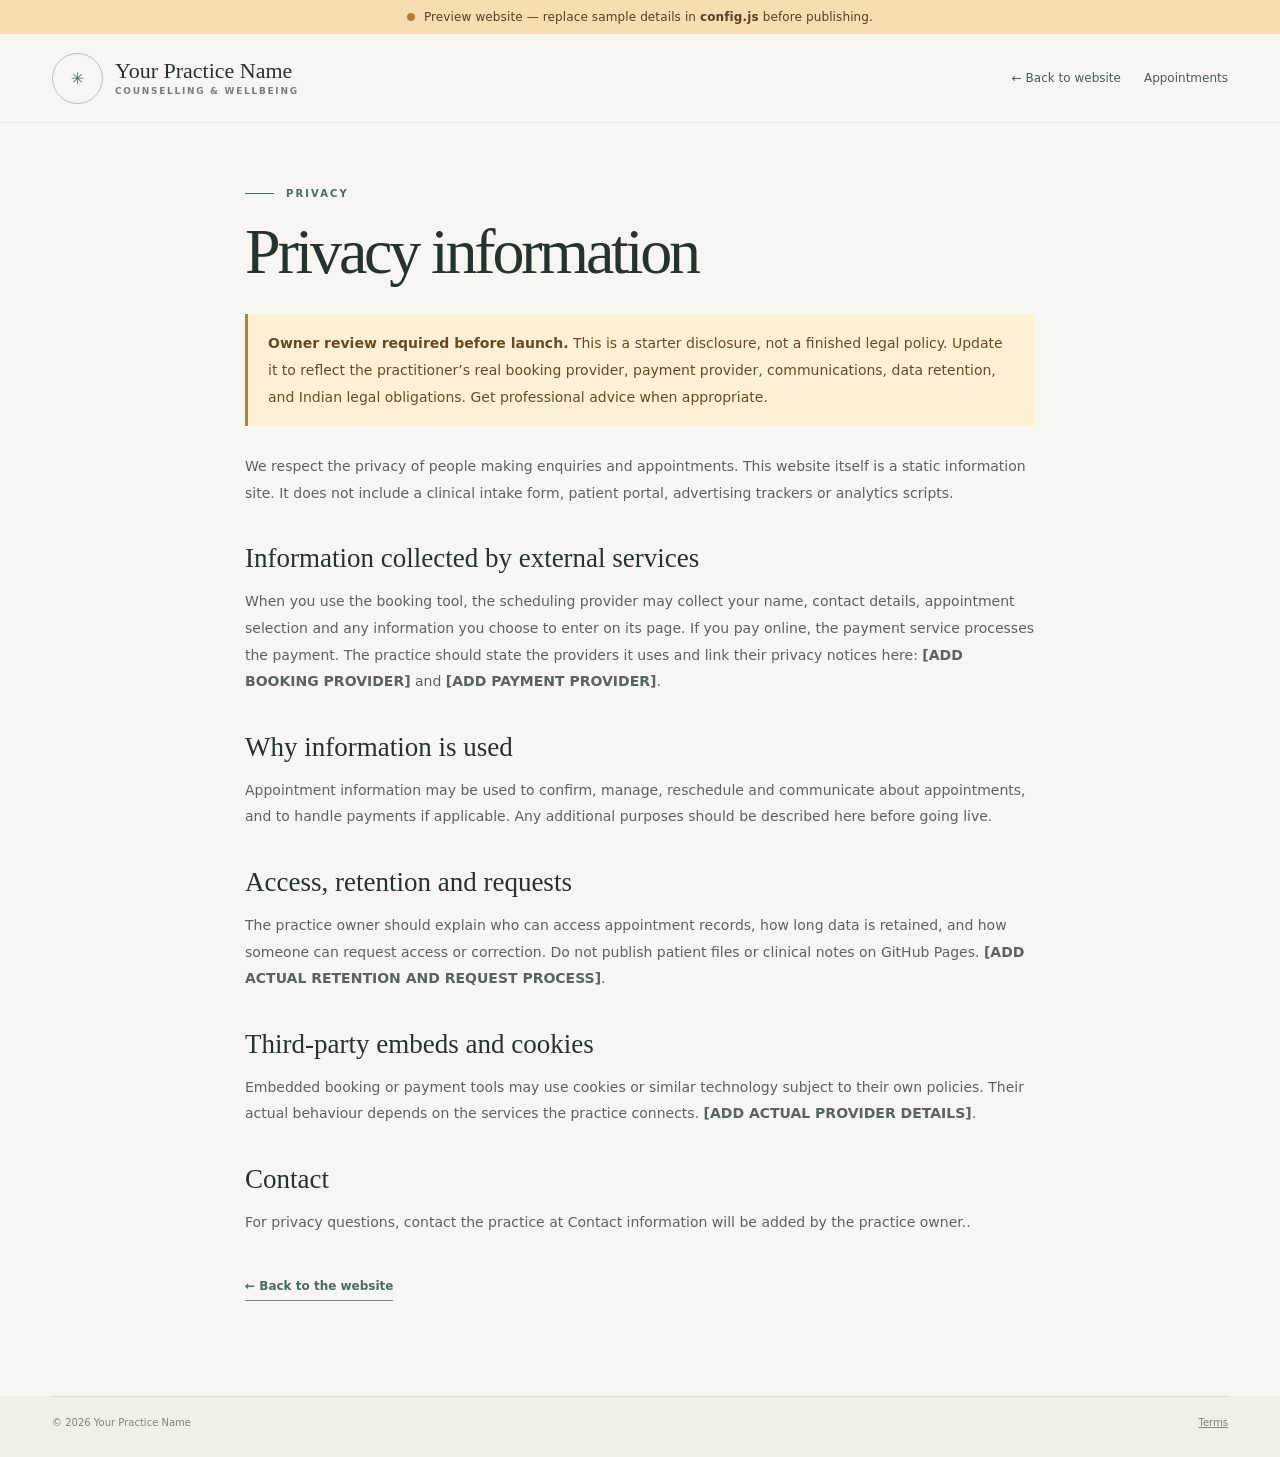
==== privacy.html @ 8f142ab6 "Add files via upload" ====
<!doctype html><html lang="en-IN"><head><meta charset="utf-8"><meta name="viewport" content="width=device-width,initial-scale=1"><meta name="theme-color" content="#f8f6f0"><meta name="description" content="Website privacy information"><title>Privacy | Counselling Practice</title><link rel="icon" type="image/svg+xml" href="favicon.svg"><link rel="stylesheet" href="styles.css"><script defer src="config.js"></script><script defer src="site.js"></script></head>
<body data-page="privacy"><a class="skip-link" href="#main">Skip to content</a><div class="demo-banner" id="demo-banner" hidden><span class="demo-dot"></span> Preview website — replace sample details in <strong>config.js</strong> before publishing.</div><header class="site-header"><div class="container nav-row"><a class="brand" href="index.html"><span class="brand-mark" aria-hidden="true">✳</span><span class="brand-type"><strong data-text="practiceName">Your Practice Name</strong><small>COUNSELLING & WELLBEING</small></span></a><nav class="footer-nav" aria-label="Page navigation"><a href="index.html">← Back to website</a><a href="index.html#book">Appointments</a></nav></div></header>
<main class="legal-main" id="main"><div class="container legal-content"><div class="eyebrow"><span class="eyebrow-line"></span> PRIVACY</div><h1>Privacy information</h1><p class="template-warning"><strong>Owner review required before launch.</strong> This is a starter disclosure, not a finished legal policy. Update it to reflect the practitioner’s real booking provider, payment provider, communications, data retention, and Indian legal obligations. Get professional advice when appropriate.</p><p>We respect the privacy of people making enquiries and appointments. This website itself is a static information site. It does not include a clinical intake form, patient portal, advertising trackers or analytics scripts.</p><h2>Information collected by external services</h2><p>When you use the booking tool, the scheduling provider may collect your name, contact details, appointment selection and any information you choose to enter on its page. If you pay online, the payment service processes the payment. The practice should state the providers it uses and link their privacy notices here: <strong>[ADD BOOKING PROVIDER]</strong> and <strong>[ADD PAYMENT PROVIDER]</strong>.</p><h2>Why information is used</h2><p>Appointment information may be used to confirm, manage, reschedule and communicate about appointments, and to handle payments if applicable. Any additional purposes should be described here before going live.</p><h2>Access, retention and requests</h2><p>The practice owner should explain who can access appointment records, how long data is retained, and how someone can request access or correction. Do not publish patient files or clinical notes on GitHub Pages. <strong>[ADD ACTUAL RETENTION AND REQUEST PROCESS]</strong>.</p><h2>Third-party embeds and cookies</h2><p>Embedded booking or payment tools may use cookies or similar technology subject to their own policies. Their actual behaviour depends on the services the practice connects. <strong>[ADD ACTUAL PROVIDER DETAILS]</strong>.</p><h2>Contact</h2><p>For privacy questions, contact the practice at <span id="legal-contact">[ADD CONTACT]</span>.</p><a class="text-link back-link" href="index.html">← Back to the website</a></div></main><footer class="site-footer"><div class="container footer-bottom"><span>© <span id="year"></span> <span data-text="practiceName">Your Practice Name</span></span><a href="terms.html">Terms</a></div></footer></body></html>
---- styles.css ----
:root{--ink:#25322d;--muted:#59645d;--accent:#496b60;--deep:#263e35;--cream:#f8f6f0;--paper:#fffdf8;--sage:#e8ede6;--beige:#f0e6da;--line:#dddcd2;--serif:Georgia,'Times New Roman',serif;--sans:Inter,ui-sans-serif,system-ui,-apple-system,'Segoe UI',Arial,sans-serif}
*{box-sizing:border-box}html{scroll-behavior:smooth;scroll-padding-top:85px}body{margin:0;background:var(--cream);color:var(--ink);font-family:var(--sans);-webkit-font-smoothing:antialiased}a{color:inherit}button{font:inherit}button,a{-webkit-tap-highlight-color:transparent}button:focus-visible,a:focus-visible,summary:focus-visible{outline:3px solid #b88b45;outline-offset:4px}img,svg{max-width:100%}.container{width:min(1176px,calc(100% - 66px));margin:auto}.skip-link{position:absolute;left:1rem;top:-80px;background:#fff;padding:14px;z-index:1000}.skip-link:focus{top:12px}.demo-banner{background:#f7deb1;text-align:center;padding:10px 15px;color:#563f22;font-size:12px;letter-spacing:.01em}.demo-banner:not([hidden]){display:block}.demo-dot{display:inline-block;width:8px;height:8px;background:#b6783f;border-radius:50%;margin-right:5px}.top-note{background:#e8e9df;font-size:11px;letter-spacing:.09em;text-align:center;color:#506055}.top-note-inner{min-height:34px;display:flex;gap:12px;align-items:center;justify-content:center}.top-note span[aria-hidden]{color:#9c8e68}.site-header{background:rgba(248,246,240,.97);position:sticky;top:0;z-index:20;border-bottom:1px solid rgba(45,72,55,.08);backdrop-filter:blur(14px)}.nav-row{height:88px;display:flex;align-items:center;justify-content:space-between;gap:25px}.brand{display:flex;align-items:center;gap:12px;text-decoration:none;min-width:240px}.brand-mark{display:grid;place-items:center;color:var(--accent);height:51px;width:51px;border:1px solid #b4c3b5;border-radius:100%}.brand-type{display:flex;flex-direction:column;gap:4px;line-height:1.1}.brand-type strong{font:500 22px/1.1 var(--serif);white-space:nowrap}.brand-type small{font-size:9px;letter-spacing:.19em;font-weight:700;color:#748076}.nav-links{display:flex;align-items:center;gap:35px}.nav-links>a{text-decoration:none;font-size:12px;font-weight:600;transition:color .2s}.nav-links>a:not(.nav-book):hover{color:var(--accent)}.nav-book{padding:14px 20px;border:1px solid var(--deep);border-radius:3px;white-space:nowrap}.nav-book span{padding-left:12px}.nav-book:hover{background:var(--deep);color:#fff}.menu-toggle{display:none}.hero{overflow:hidden}.hero-grid{min-height:641px;display:grid;grid-template-columns:51% 49%;align-items:center}.hero-copy{position:relative;z-index:1;padding:54px 20px 60px 0}.eyebrow{display:flex;align-items:center;gap:12px;letter-spacing:.21em;font-weight:700;font-size:10px;color:var(--accent)}.eyebrow-line{width:29px;height:1px;background:currentColor;flex-shrink:0}.hero h1{font:400 clamp(59px,6.2vw,94px)/1.03 var(--serif);letter-spacing:-.058em;max-width:700px;margin:25px 0 26px}.hero h1 em,.section-title em,.contact-section h2 em{font-weight:400;color:var(--accent)}.hero-lede{font-size:17px;line-height:1.85;max-width:470px;color:var(--muted);margin:0 0 32px}.hero-cta{display:flex;align-items:center;gap:31px;flex-wrap:wrap}.button{display:inline-flex;align-items:center;justify-content:center;gap:28px;border-radius:2px;min-height:51px;padding:14px 22px;text-decoration:none;font-size:12px;font-weight:650;transition:background .2s,color .2s,transform .2s;border:1px solid transparent;cursor:pointer}.button:hover{transform:translateY(-2px)}.button-primary{color:#fff;background:var(--deep)}.button-primary:hover{background:var(--accent)}.button-outline{color:var(--deep);border-color:var(--deep);background:transparent}.button-outline:hover{background:var(--deep);color:#fff}.text-link{color:var(--deep);text-decoration:none;border-bottom:1px solid #738779;font-size:12px;font-weight:650;padding-bottom:7px;white-space:nowrap}.text-link span{margin-left:16px}.hero-foot{margin-top:72px;display:flex;gap:12px;align-items:center;color:#748076;font-size:11px;letter-spacing:.03em}.tiny-star{font-size:25px;color:#b38c54}.hero-art{position:relative;align-self:stretch;display:flex;justify-content:center;align-items:center;min-width:0}.hero-art:before{content:'';position:absolute;width:85%;aspect-ratio:1;left:7%;top:13%;background:#eae8dc;border-radius:100%;filter:blur(35px);z-index:-1}.room-illustration{width:min(100%,640px);margin:18px 0 0 12px}.art-label{position:absolute;bottom:70px;right:0;display:flex;align-items:center;gap:13px;color:var(--deep);font:italic 16px/1.3 var(--serif);background:#faf8f1e8;padding:14px 22px;border:1px solid #e1dfd5;box-shadow:0 14px 30px #25322d0b}.art-label-icon{color:#b59862;font-size:25px}.micro-strip{background:var(--deep);color:#e8e7d9}.micro-inner{display:flex;justify-content:center;align-items:center;gap:55px;min-height:61px;font:italic 17px var(--serif)}.divider-dot{font-size:14px;color:#a5bd9f}.section{padding:116px 0}.about-grid{display:grid;grid-template-columns:42% 1fr;gap:12%;align-items:center}.about-card{max-width:410px}.portrait-frame{height:430px;padding:18px;border:1px solid #d8d6c8;background:#eee9df}.portrait-illustration{height:100%;background:linear-gradient(125deg,#bdc7b7,#ded2bf);position:relative;overflow:hidden}.portrait-illustration:after{content:'';position:absolute;width:70%;height:100%;right:-16%;top:5%;border-radius:52% 52% 0 0;background:#b5b4a0;transform:rotate(-22deg);opacity:.55}.portrait-orbit{position:absolute;border:2px solid #ece9d7;border-radius:100%;width:320px;height:320px;top:43px;left:40px}.orbit-b{width:230px;height:230px;left:87px;top:90px;border-color:#e8e4d5}.portrait-leaf{position:absolute;font:170px var(--serif);top:43px;left:96px;color:#f5f0e1;z-index:1}.portrait-caption{background:#fffdf9;padding:26px 30px 29px;border:1px solid #e2dfd4;border-top:0}.small-kicker{letter-spacing:.18em;color:var(--accent);font-size:9px;font-weight:700}.portrait-caption h3{font:400 27px var(--serif);margin:10px 0 4px}.portrait-caption p{font-size:12px;color:var(--muted);margin:0}.section-title{font:400 clamp(43px,4.3vw,67px)/1.12 var(--serif);letter-spacing:-.047em;margin:22px 0 25px}.about-copy{max-width:555px}.large-copy{font-size:17px;line-height:1.9;color:var(--muted);margin-bottom:30px}.qualification{display:flex;align-items:flex-start;gap:17px;border-top:1px solid var(--line);border-bottom:1px solid var(--line);padding:25px 0;margin:0 0 30px}.qualification>span{color:#b49a64;font-size:23px;line-height:1}.qualification strong{font-size:12px}.qualification p{color:var(--muted);font-size:13px;line-height:1.75;margin:8px 0 0}.support-section{background:var(--sage)}.section-heading,.process-top{display:flex;align-items:flex-end;justify-content:space-between;gap:40px;margin-bottom:43px}.section-heading .section-title,.process-top .section-title{margin-bottom:0}.section-heading>p,.process-top>p{max-width:310px;color:var(--muted);font-size:14px;line-height:1.9;margin:0 0 7px}.service-grid{display:grid;grid-template-columns:repeat(3,minmax(0,1fr));gap:17px}.service-card{background:#fcfbf6;padding:35px 33px;min-height:297px;border:1px solid #e0e4d9;display:flex;flex-direction:column}.service-card-top{display:flex;align-items:center;justify-content:space-between;color:#839687;font:italic 17px var(--serif)}.service-symbol{width:52px;height:52px;border:1px solid #d4dfd1;border-radius:100%;display:grid;place-items:center;font-size:27px;color:var(--accent);font-style:normal}.service-card h3{font:400 27px/1.2 var(--serif);letter-spacing:-.024em;margin:27px 0 13px}.service-card p{font-size:13px;line-height:1.85;color:var(--muted);margin:0}.soft-disclaimer{font-size:11px;color:#677a6e;margin:19px 0 0}.process-section{background:var(--cream)}.steps-grid{display:grid;grid-template-columns:repeat(3,1fr);gap:54px}.step{border-top:1px solid #c4c9bf;padding-top:24px}.step-icon{display:flex;align-items:center;justify-content:space-between;color:var(--accent);font:italic 22px var(--serif)}.step-icon span{font-style:normal;font-size:25px}.step h3{font:400 27px var(--serif);margin:37px 0 10px}.step p{color:var(--muted);line-height:1.85;font-size:13px;max-width:270px}.booking-section{background:#e9e8dd}.booking-layout{display:grid;grid-template-columns:40% 1fr;gap:8%;align-items:start}.booking-aside>.section-title{margin-top:20px}.booking-aside>p{font-size:14px;line-height:1.95;color:var(--muted);max-width:385px}.booking-facts{margin-top:42px;display:grid;gap:25px}.booking-facts>div{display:flex;align-items:center;gap:17px}.fact-icon{font-size:25px;width:51px;height:51px;display:grid;place-items:center;background:#f6f5ed;border:1px solid #d0d7c8;color:var(--accent);border-radius:100%;font-family:var(--serif)}.booking-facts span:not(.fact-icon){display:grid;gap:4px}.booking-facts small{font-size:10px;letter-spacing:.12em;text-transform:uppercase;color:#778277}.booking-facts strong{font-size:13px;font-weight:600}.booking-aside .booking-small{font-size:11px;line-height:1.7;margin-top:36px}.booking-panel{background:#fffdfa;border:1px solid #d8dbd1;box-shadow:0 16px 44px #2a3d3312;min-width:0}.booking-panel-head{border-bottom:1px solid #e7e7df;padding:23px 25px;display:flex;align-items:center;justify-content:space-between;gap:15px}.booking-panel-head>div{display:flex;align-items:center;gap:10px}.booking-panel-head strong{font-size:13px}.live-circle{height:8px;width:8px;border-radius:50%;background:#83a78c;box-shadow:0 0 0 4px #ecf3ec}.booking-panel-caption{color:#879286;font-size:9px;letter-spacing:.15em;font-weight:700}.booking-widget-content{min-height:460px}.booking-empty{padding:61px 30px 32px;text-align:center}.empty-icon{font-size:40px;color:var(--accent);margin-bottom:17px}.booking-empty h3{font:400 29px var(--serif);margin:0 0 10px}.booking-empty p{color:var(--muted);font-size:13px;line-height:1.85;max-width:360px;margin:auto}.booking-empty .button{margin-top:25px}.demo-widget-lines{margin:40px auto 0;max-width:370px;display:grid;gap:12px}.demo-widget-lines span{height:31px;display:block;background:linear-gradient(90deg,#f1f2ea,#f6f5ef);border-radius:3px}.demo-widget-lines span:nth-child(2){width:86%}.demo-widget-lines span:nth-child(3){width:92%}.booking-panel-foot{display:flex;align-items:center;gap:9px;border-top:1px solid #edede6;padding:16px 25px;color:#858d82;font-size:10px}.booking-panel-foot>span:first-child{color:#a3a982;font-size:17px}.booking-iframe{width:100%;min-height:660px;border:0;display:block;background:white}.booking-link-only{padding:75px 30px;text-align:center}.booking-link-only p{font-size:13px;color:var(--muted);line-height:1.9}.booking-link-only .button{margin-top:15px}.payment-section{background:#d9e2d5;padding:30px 0}.payment-row{display:flex;align-items:center;justify-content:space-between;gap:25px}.payment-copy{display:flex;align-items:center;gap:17px;max-width:800px}.payment-lock{height:53px;width:53px;flex-shrink:0;display:grid;place-items:center;background:#f1f5ee;border:1px solid #c9d6c7;border-radius:100%;font:25px var(--serif);color:var(--accent)}.payment-copy strong{font-size:14px}.payment-copy p{color:#4b6655;font-size:12px;line-height:1.75;margin:6px 0 0}.faq-grid{display:grid;grid-template-columns:37% 1fr;gap:10%}.faq-grid>div:first-child>p{font-size:14px;line-height:1.9;color:var(--muted);max-width:330px}.faq-list{border-top:1px solid #cecec6}.faq-list details{border-bottom:1px solid #cecec6;padding:21px 0}.faq-list summary{list-style:none;font-size:14px;font-weight:600;cursor:pointer;display:flex;align-items:center;justify-content:space-between;gap:20px}.faq-list summary::-webkit-details-marker{display:none}.faq-list summary>span{font:26px var(--serif);color:var(--accent);transition:transform .25s}.faq-list details[open] summary>span{transform:rotate(45deg)}.faq-list details p{font-size:13px;line-height:1.9;color:var(--muted);max-width:610px;margin:17px 20px 2px 0}.contact-section{background:var(--deep);color:#fff;padding:88px 0;position:relative;overflow:hidden}.contact-section:before{content:'';position:absolute;width:460px;height:460px;border:1px solid #50675b;border-radius:50%;right:8%;top:-160px;opacity:.7}.contact-section:after{content:'';position:absolute;width:370px;height:370px;border:1px solid #50675b;border-radius:50%;right:12%;top:-110px;opacity:.7}.contact-inner{display:flex;align-items:center;justify-content:space-between;gap:50px;position:relative;z-index:1}.light-eyebrow{color:#b6c6b6}.contact-section h2{font:400 clamp(46px,4.5vw,69px)/1.09 var(--serif);letter-spacing:-.05em;margin:22px 0}.contact-section h2 em{color:#c7c7a9}.contact-section p{color:#c9d4cb;font-size:13px;line-height:1.9;max-width:590px}.contact-links{display:flex;flex-wrap:wrap;gap:17px;margin-top:25px}.contact-links a{color:#f4f5ea;text-decoration:none;font-size:12px;border-bottom:1px solid #a4b3a4;padding-bottom:8px}.contact-links a:hover{color:#fff}.contact-links span{font-size:11px;color:#bbcabb}.contact-cta{width:187px;height:187px;border-radius:100%;flex-shrink:0;display:flex;flex-direction:column;align-items:center;justify-content:center;gap:10px;border:1px solid #98b2a2;color:#fff;text-decoration:none;transform:rotate(-10deg);transition:background .2s,transform .2s}.contact-cta:hover{background:#496a5c;transform:rotate(0)}.contact-cta>span:first-child{font:italic 25px/1.1 var(--serif);text-align:center}.contact-cta>span:last-child{font-size:22px}.site-footer{background:#f0efe8}.footer-main{display:flex;justify-content:space-between;padding:52px 0 43px;gap:30px}.footer-title{font:400 26px var(--serif)}.footer-main p,.footer-main small{display:block;color:var(--muted);font-size:12px;margin:10px 0 0}.footer-nav{display:flex;align-items:flex-start;gap:23px;flex-wrap:wrap}.footer-nav a{text-decoration:none;font-size:12px;color:#4a5e50}.footer-nav a:hover{text-decoration:underline}.footer-bottom{border-top:1px solid #d7dbd1;padding:20px 0 29px;display:flex;justify-content:space-between;gap:15px;color:#7b877b;font-size:10px}.legal-main{min-height:64vh}.legal-content{max-width:790px;padding:65px 0 95px}.legal-content h1{font:400 clamp(44px,5vw,70px)/1.1 var(--serif);letter-spacing:-.05em;margin:18px 0}.legal-content h2{font:400 27px var(--serif);margin:37px 0 9px}.legal-content p,.legal-content li{font-size:14px;line-height:1.9;color:var(--muted)}.legal-content a{color:var(--accent)}.legal-content .template-warning{background:#fff0d5;padding:16px 20px;border-left:3px solid #ac824c;color:#664a28;margin:27px 0}.legal-content .back-link{display:inline-block;margin-top:30px}
[hidden]{display:none!important}
@media(max-width:1050px){.nav-links{gap:17px}.brand{min-width:0}.brand-type strong{font-size:19px}.hero-grid{grid-template-columns:52% 48%}.hero h1{font-size:clamp(55px,6.5vw,75px)}.art-label{bottom:74px;right:-10px}.about-grid{gap:7%}.booking-layout{gap:5%}}
@media(max-width:780px){.container{width:min(100% - 38px,620px)}.nav-row{height:75px}.brand-type strong{font-size:18px}.brand-mark{height:43px;width:43px}.brand-mark svg{width:29px}.menu-toggle{display:flex;flex-direction:column;gap:5px;background:transparent;border:0;padding:12px;cursor:pointer}.menu-toggle span{display:block;width:23px;height:2px;background:var(--deep)}.nav-links{display:none;position:absolute;top:100%;left:0;right:0;background:#f8f6f0;box-shadow:0 12px 18px #22392e14;border-top:1px solid var(--line);padding:22px 20px 27px;flex-direction:column;align-items:stretch;gap:0}.nav-links.open{display:flex}.nav-links>a{padding:13px 9px}.nav-book{text-align:center;margin-top:13px}.hero-grid{display:flex;flex-direction:column;padding-top:27px}.hero-copy{padding:33px 0 12px}.hero h1{font-size:clamp(54px,12vw,80px);max-width:620px}.hero-foot{margin-top:35px}.hero-art{width:100%;max-width:540px;min-height:0}.room-illustration{margin:0;width:100%}.art-label{bottom:25px;right:0}.micro-inner{gap:17px;min-height:53px;font-size:13px;flex-wrap:wrap}.section{padding:79px 0}.about-grid{grid-template-columns:1fr;gap:42px}.about-card{max-width:440px;margin:auto;width:100%}.portrait-frame{height:350px}.section-title{font-size:clamp(43px,9vw,58px)}.section-heading,.process-top{display:block}.section-heading>p,.process-top>p{max-width:510px;margin-top:21px}.service-grid{grid-template-columns:1fr;gap:14px}.service-card{min-height:0;padding:26px 27px}.service-card h3{margin:17px 0 10px}.steps-grid{grid-template-columns:1fr;gap:28px}.step{padding-top:15px}.step h3{margin-top:15px}.step p{max-width:490px;margin-bottom:0}.booking-layout{grid-template-columns:1fr;gap:35px}.booking-facts{grid-template-columns:repeat(2,1fr);gap:20px}.booking-iframe{min-height:650px}.faq-grid{grid-template-columns:1fr;gap:31px}.payment-row{flex-direction:column;align-items:flex-start}.footer-main{flex-direction:column;gap:30px}.contact-inner{align-items:flex-start}.contact-cta{width:130px;height:130px}.contact-cta>span:first-child{font-size:20px}}
@media(max-width:480px){.container{width:calc(100% - 34px)}.top-note{font-size:9px;letter-spacing:0}.brand-type small{font-size:7.5px}.brand-type strong{font-size:16px;max-width:210px;overflow:hidden;text-overflow:ellipsis}.brand{gap:8px}.hero h1{font-size:clamp(48px,12.5vw,61px)}.hero-lede{font-size:15px}.hero-cta{gap:23px}.hero-foot{font-size:10px}.micro-inner{gap:10px;font-size:11px}.micro-inner .divider-dot{font-size:9px}.art-label{padding:10px 14px;font-size:13px}.portrait-frame{height:310px}.section-title{font-size:46px}.booking-facts{grid-template-columns:1fr}.booking-panel-head{padding:19px 16px}.booking-widget-content{min-height:365px}.booking-empty{padding:50px 18px 25px}.booking-iframe{min-height:670px}.payment-copy{align-items:flex-start}.contact-inner{display:block}.contact-cta{margin-top:40px}.footer-bottom{flex-direction:column}.footer-nav{gap:17px}.footer-main{padding:42px 0 28px}}
@media(prefers-reduced-motion:reduce){html{scroll-behavior:auto}*,*::before,*::after{transition:none!important;animation:none!important}}
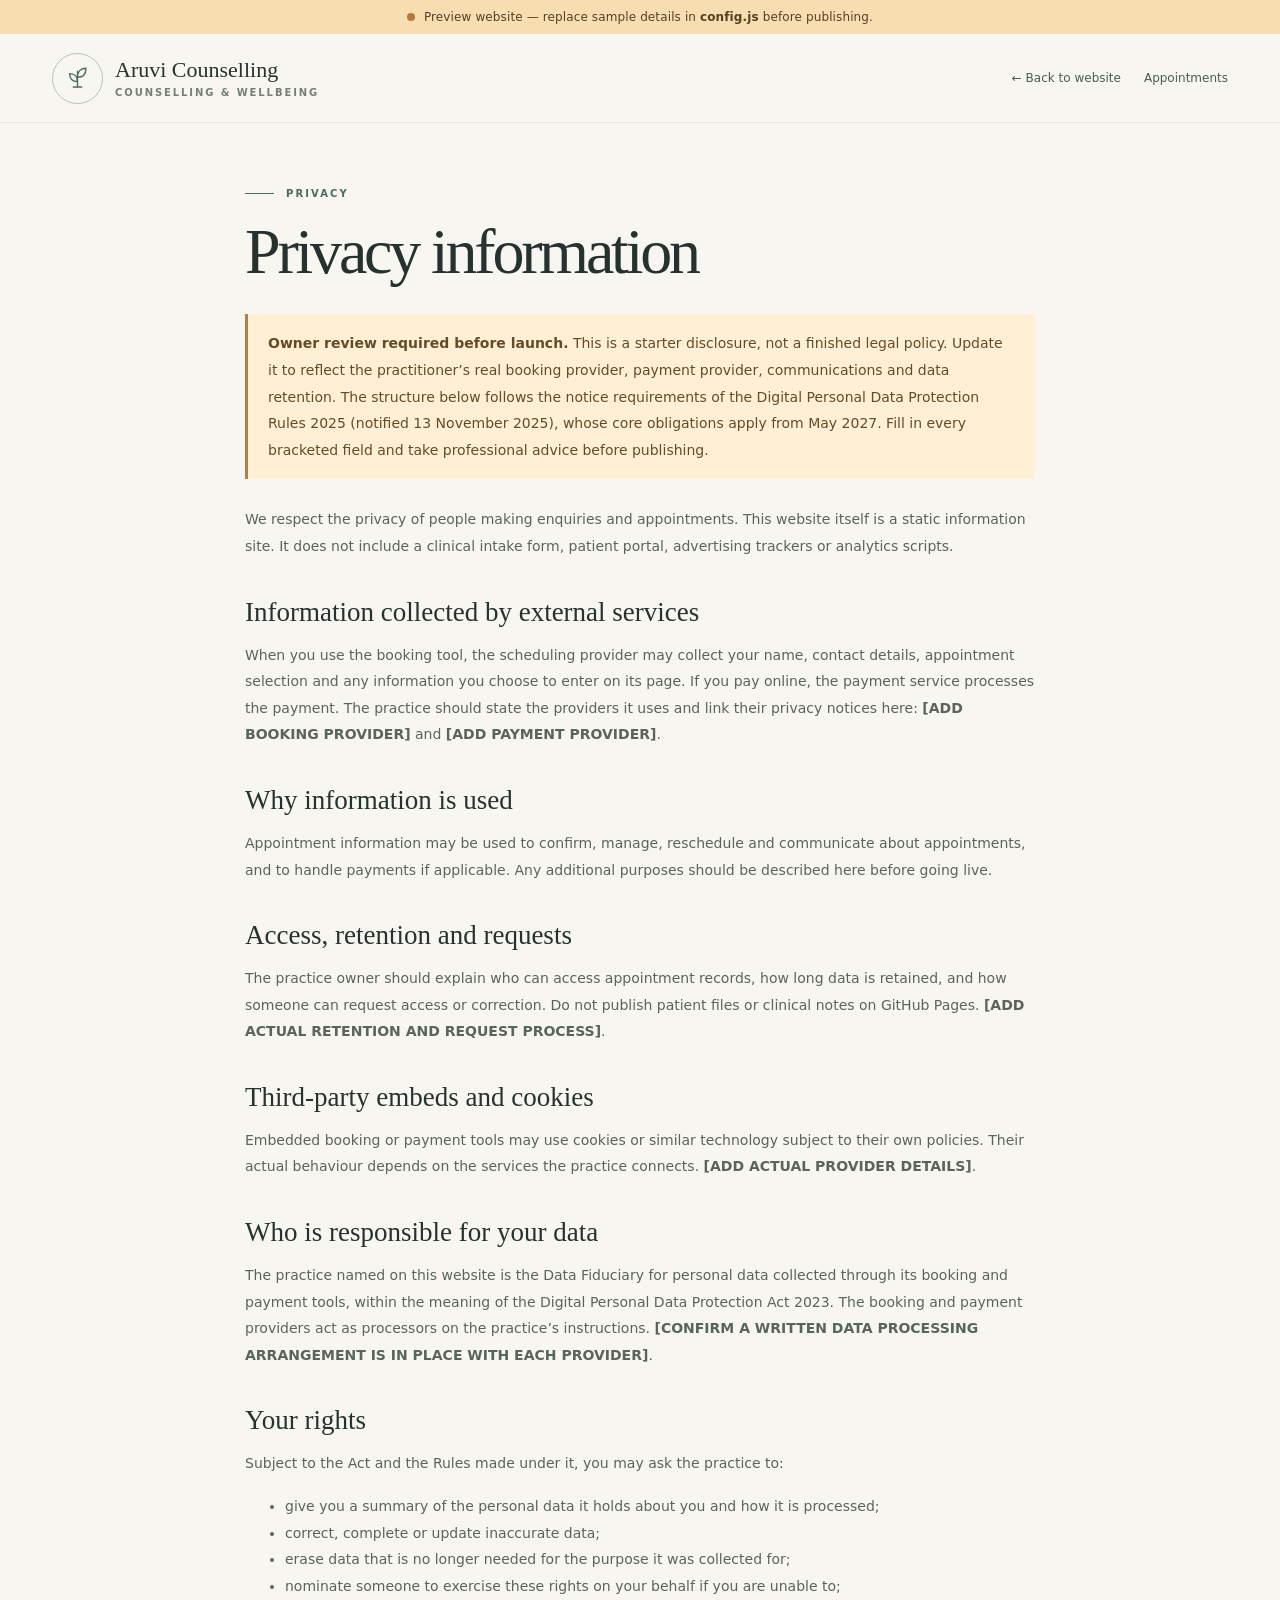
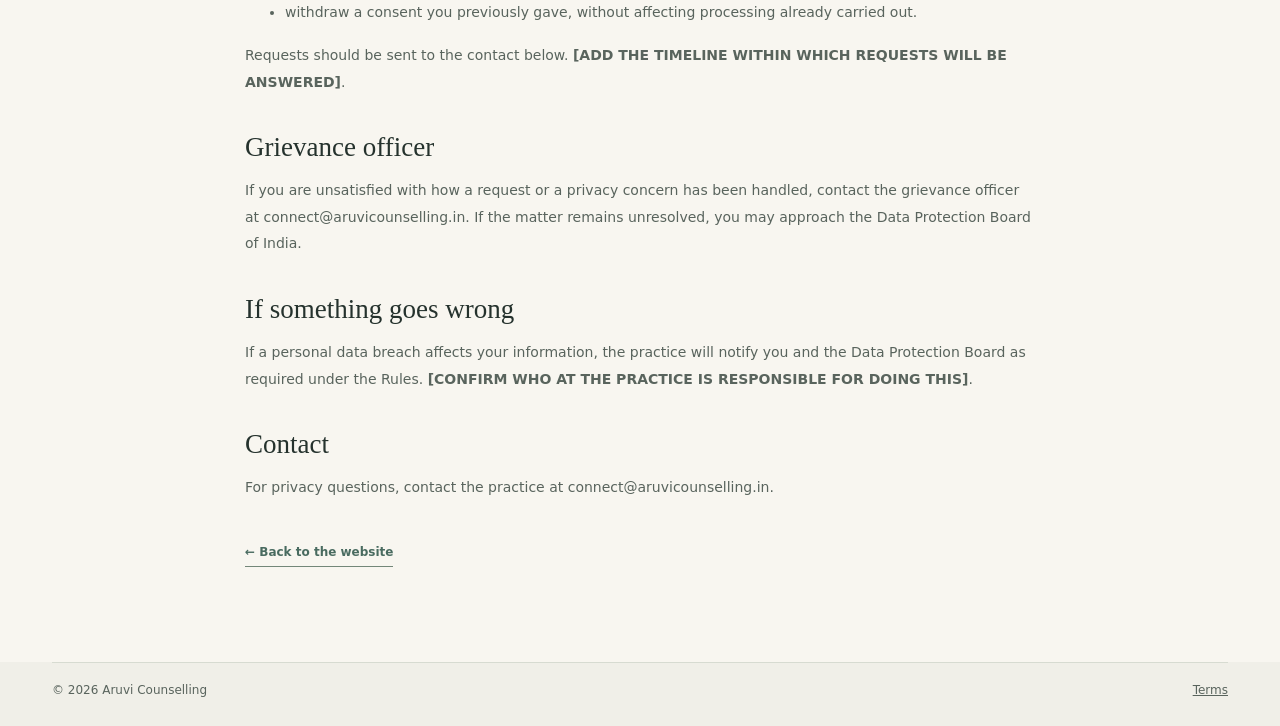
==== commit f5f43c51: "Add files via upload" ====
--- a/privacy.html
+++ b/privacy.html
@@ -1,3 +1,11 @@
-<!doctype html><html lang="en-IN"><head><meta charset="utf-8"><meta name="viewport" content="width=device-width,initial-scale=1"><meta name="theme-color" content="#f8f6f0"><meta name="description" content="Website privacy information"><title>Privacy | Counselling Practice</title><link rel="icon" type="image/svg+xml" href="favicon.svg"><link rel="stylesheet" href="styles.css"><script defer src="config.js"></script><script defer src="site.js"></script></head>
-<body data-page="privacy"><a class="skip-link" href="#main">Skip to content</a><div class="demo-banner" id="demo-banner" hidden><span class="demo-dot"></span> Preview website — replace sample details in <strong>config.js</strong> before publishing.</div><header class="site-header"><div class="container nav-row"><a class="brand" href="index.html"><span class="brand-mark" aria-hidden="true">✳</span><span class="brand-type"><strong data-text="practiceName">Your Practice Name</strong><small>COUNSELLING & WELLBEING</small></span></a><nav class="footer-nav" aria-label="Page navigation"><a href="index.html">← Back to website</a><a href="index.html#book">Appointments</a></nav></div></header>
-<main class="legal-main" id="main"><div class="container legal-content"><div class="eyebrow"><span class="eyebrow-line"></span> PRIVACY</div><h1>Privacy information</h1><p class="template-warning"><strong>Owner review required before launch.</strong> This is a starter disclosure, not a finished legal policy. Update it to reflect the practitioner’s real booking provider, payment provider, communications, data retention, and Indian legal obligations. Get professional advice when appropriate.</p><p>We respect the privacy of people making enquiries and appointments. This website itself is a static information site. It does not include a clinical intake form, patient portal, advertising trackers or analytics scripts.</p><h2>Information collected by external services</h2><p>When you use the booking tool, the scheduling provider may collect your name, contact details, appointment selection and any information you choose to enter on its page. If you pay online, the payment service processes the payment. The practice should state the providers it uses and link their privacy notices here: <strong>[ADD BOOKING PROVIDER]</strong> and <strong>[ADD PAYMENT PROVIDER]</strong>.</p><h2>Why information is used</h2><p>Appointment information may be used to confirm, manage, reschedule and communicate about appointments, and to handle payments if applicable. Any additional purposes should be described here before going live.</p><h2>Access, retention and requests</h2><p>The practice owner should explain who can access appointment records, how long data is retained, and how someone can request access or correction. Do not publish patient files or clinical notes on GitHub Pages. <strong>[ADD ACTUAL RETENTION AND REQUEST PROCESS]</strong>.</p><h2>Third-party embeds and cookies</h2><p>Embedded booking or payment tools may use cookies or similar technology subject to their own policies. Their actual behaviour depends on the services the practice connects. <strong>[ADD ACTUAL PROVIDER DETAILS]</strong>.</p><h2>Contact</h2><p>For privacy questions, contact the practice at <span id="legal-contact">[ADD CONTACT]</span>.</p><a class="text-link back-link" href="index.html">← Back to the website</a></div></main><footer class="site-footer"><div class="container footer-bottom"><span>© <span id="year"></span> <span data-text="practiceName">Your Practice Name</span></span><a href="terms.html">Terms</a></div></footer></body></html>
+<!doctype html><html lang="en-IN"><head><meta charset="utf-8"><meta name="viewport" content="width=device-width,initial-scale=1"><meta name="theme-color" content="#f8f6f0"><meta name="description" content="Website privacy information"><title>Privacy | Counselling Practice</title><meta name="referrer" content="strict-origin-when-cross-origin"><meta http-equiv="Content-Security-Policy" content="default-src 'self'; script-src 'self'; style-src 'self' 'unsafe-inline'; img-src 'self' data:; font-src 'self'; frame-src https:; form-action 'self'; base-uri 'self'; object-src 'none'"><meta name="robots" content="noindex, nofollow"><link rel="icon" type="image/svg+xml" href="favicon.svg"><link rel="stylesheet" href="styles.css"><script defer src="config.js"></script><script defer src="site.js"></script></head>
+<body data-page="privacy"><a class="skip-link" href="#main">Skip to content</a><div class="demo-banner" id="demo-banner" hidden><span class="demo-dot"></span> Preview website — replace sample details in <strong>config.js</strong> before publishing.</div><header class="site-header"><div class="container nav-row"><a class="brand" href="index.html"><span class="brand-mark" aria-hidden="true"><svg width="29" height="29" viewBox="0 0 48 48" fill="none"><path d="M24 38V12M24 29C14 29 11 22 11 16c9 0 13 6 13 13ZM24 22c0-10 6-15 14-15 0 10-5 15-14 15Z" stroke="currentColor" stroke-width="2.3" stroke-linejoin="round" stroke-linecap="round"/><path d="M17 38h14" stroke="currentColor" stroke-width="2.3" stroke-linecap="round"/></svg></span><span class="brand-type"><strong data-text="practiceName">Your Practice Name</strong><small>COUNSELLING & WELLBEING</small></span></a><nav class="footer-nav" aria-label="Page navigation"><a href="index.html">← Back to website</a><a href="index.html#book">Appointments</a></nav></div></header>
+<main class="legal-main" id="main"><div class="container legal-content"><div class="eyebrow"><span class="eyebrow-line"></span> PRIVACY</div><h1>Privacy information</h1><p class="template-warning"><strong>Owner review required before launch.</strong> This is a starter disclosure, not a finished legal policy. Update it to reflect the practitioner’s real booking provider, payment provider, communications and data retention. The structure below follows the notice requirements of the Digital Personal Data Protection Rules 2025 (notified 13 November 2025), whose core obligations apply from May 2027. Fill in every bracketed field and take professional advice before publishing.</p><p>We respect the privacy of people making enquiries and appointments. This website itself is a static information site. It does not include a clinical intake form, patient portal, advertising trackers or analytics scripts.</p><h2>Information collected by external services</h2><p>When you use the booking tool, the scheduling provider may collect your name, contact details, appointment selection and any information you choose to enter on its page. If you pay online, the payment service processes the payment. The practice should state the providers it uses and link their privacy notices here: <strong>[ADD BOOKING PROVIDER]</strong> and <strong>[ADD PAYMENT PROVIDER]</strong>.</p><h2>Why information is used</h2><p>Appointment information may be used to confirm, manage, reschedule and communicate about appointments, and to handle payments if applicable. Any additional purposes should be described here before going live.</p><h2>Access, retention and requests</h2><p>The practice owner should explain who can access appointment records, how long data is retained, and how someone can request access or correction. Do not publish patient files or clinical notes on GitHub Pages. <strong>[ADD ACTUAL RETENTION AND REQUEST PROCESS]</strong>.</p><h2>Third-party embeds and cookies</h2><p>Embedded booking or payment tools may use cookies or similar technology subject to their own policies. Their actual behaviour depends on the services the practice connects. <strong>[ADD ACTUAL PROVIDER DETAILS]</strong>.</p><h2>Who is responsible for your data</h2><p>The practice named on this website is the Data Fiduciary for personal data collected through its booking and payment tools, within the meaning of the Digital Personal Data Protection Act 2023. The booking and payment providers act as processors on the practice&#8217;s instructions. <strong>[CONFIRM A WRITTEN DATA PROCESSING ARRANGEMENT IS IN PLACE WITH EACH PROVIDER]</strong>.</p>
+
+<h2>Your rights</h2><p>Subject to the Act and the Rules made under it, you may ask the practice to:</p><ul><li>give you a summary of the personal data it holds about you and how it is processed;</li><li>correct, complete or update inaccurate data;</li><li>erase data that is no longer needed for the purpose it was collected for;</li><li>nominate someone to exercise these rights on your behalf if you are unable to;</li><li>withdraw a consent you previously gave, without affecting processing already carried out.</li></ul><p>Requests should be sent to the contact below. <strong>[ADD THE TIMELINE WITHIN WHICH REQUESTS WILL BE ANSWERED]</strong>.</p>
+
+<h2>Grievance officer</h2><p>If you are unsatisfied with how a request or a privacy concern has been handled, contact the grievance officer at <span id="grievance-contact">[ADD GRIEVANCE OFFICER NAME AND CONTACT]</span>. If the matter remains unresolved, you may approach the Data Protection Board of India.</p>
+
+<h2>If something goes wrong</h2><p>If a personal data breach affects your information, the practice will notify you and the Data Protection Board as required under the Rules. <strong>[CONFIRM WHO AT THE PRACTICE IS RESPONSIBLE FOR DOING THIS]</strong>.</p>
+
+<h2>Contact</h2><p>For privacy questions, contact the practice at <span id="legal-contact">[ADD CONTACT]</span>.</p><a class="text-link back-link" href="index.html">← Back to the website</a></div></main><footer class="site-footer"><div class="container footer-bottom"><span>© <span id="year"></span> <span data-text="practiceName">Your Practice Name</span></span><a href="terms.html">Terms</a></div></footer></body></html>
--- a/styles.css
+++ b/styles.css
@@ -1,7 +1,38 @@
-:root{--ink:#25322d;--muted:#59645d;--accent:#496b60;--deep:#263e35;--cream:#f8f6f0;--paper:#fffdf8;--sage:#e8ede6;--beige:#f0e6da;--line:#dddcd2;--serif:Georgia,'Times New Roman',serif;--sans:Inter,ui-sans-serif,system-ui,-apple-system,'Segoe UI',Arial,sans-serif}
-*{box-sizing:border-box}html{scroll-behavior:smooth;scroll-padding-top:85px}body{margin:0;background:var(--cream);color:var(--ink);font-family:var(--sans);-webkit-font-smoothing:antialiased}a{color:inherit}button{font:inherit}button,a{-webkit-tap-highlight-color:transparent}button:focus-visible,a:focus-visible,summary:focus-visible{outline:3px solid #b88b45;outline-offset:4px}img,svg{max-width:100%}.container{width:min(1176px,calc(100% - 66px));margin:auto}.skip-link{position:absolute;left:1rem;top:-80px;background:#fff;padding:14px;z-index:1000}.skip-link:focus{top:12px}.demo-banner{background:#f7deb1;text-align:center;padding:10px 15px;color:#563f22;font-size:12px;letter-spacing:.01em}.demo-banner:not([hidden]){display:block}.demo-dot{display:inline-block;width:8px;height:8px;background:#b6783f;border-radius:50%;margin-right:5px}.top-note{background:#e8e9df;font-size:11px;letter-spacing:.09em;text-align:center;color:#506055}.top-note-inner{min-height:34px;display:flex;gap:12px;align-items:center;justify-content:center}.top-note span[aria-hidden]{color:#9c8e68}.site-header{background:rgba(248,246,240,.97);position:sticky;top:0;z-index:20;border-bottom:1px solid rgba(45,72,55,.08);backdrop-filter:blur(14px)}.nav-row{height:88px;display:flex;align-items:center;justify-content:space-between;gap:25px}.brand{display:flex;align-items:center;gap:12px;text-decoration:none;min-width:240px}.brand-mark{display:grid;place-items:center;color:var(--accent);height:51px;width:51px;border:1px solid #b4c3b5;border-radius:100%}.brand-type{display:flex;flex-direction:column;gap:4px;line-height:1.1}.brand-type strong{font:500 22px/1.1 var(--serif);white-space:nowrap}.brand-type small{font-size:9px;letter-spacing:.19em;font-weight:700;color:#748076}.nav-links{display:flex;align-items:center;gap:35px}.nav-links>a{text-decoration:none;font-size:12px;font-weight:600;transition:color .2s}.nav-links>a:not(.nav-book):hover{color:var(--accent)}.nav-book{padding:14px 20px;border:1px solid var(--deep);border-radius:3px;white-space:nowrap}.nav-book span{padding-left:12px}.nav-book:hover{background:var(--deep);color:#fff}.menu-toggle{display:none}.hero{overflow:hidden}.hero-grid{min-height:641px;display:grid;grid-template-columns:51% 49%;align-items:center}.hero-copy{position:relative;z-index:1;padding:54px 20px 60px 0}.eyebrow{display:flex;align-items:center;gap:12px;letter-spacing:.21em;font-weight:700;font-size:10px;color:var(--accent)}.eyebrow-line{width:29px;height:1px;background:currentColor;flex-shrink:0}.hero h1{font:400 clamp(59px,6.2vw,94px)/1.03 var(--serif);letter-spacing:-.058em;max-width:700px;margin:25px 0 26px}.hero h1 em,.section-title em,.contact-section h2 em{font-weight:400;color:var(--accent)}.hero-lede{font-size:17px;line-height:1.85;max-width:470px;color:var(--muted);margin:0 0 32px}.hero-cta{display:flex;align-items:center;gap:31px;flex-wrap:wrap}.button{display:inline-flex;align-items:center;justify-content:center;gap:28px;border-radius:2px;min-height:51px;padding:14px 22px;text-decoration:none;font-size:12px;font-weight:650;transition:background .2s,color .2s,transform .2s;border:1px solid transparent;cursor:pointer}.button:hover{transform:translateY(-2px)}.button-primary{color:#fff;background:var(--deep)}.button-primary:hover{background:var(--accent)}.button-outline{color:var(--deep);border-color:var(--deep);background:transparent}.button-outline:hover{background:var(--deep);color:#fff}.text-link{color:var(--deep);text-decoration:none;border-bottom:1px solid #738779;font-size:12px;font-weight:650;padding-bottom:7px;white-space:nowrap}.text-link span{margin-left:16px}.hero-foot{margin-top:72px;display:flex;gap:12px;align-items:center;color:#748076;font-size:11px;letter-spacing:.03em}.tiny-star{font-size:25px;color:#b38c54}.hero-art{position:relative;align-self:stretch;display:flex;justify-content:center;align-items:center;min-width:0}.hero-art:before{content:'';position:absolute;width:85%;aspect-ratio:1;left:7%;top:13%;background:#eae8dc;border-radius:100%;filter:blur(35px);z-index:-1}.room-illustration{width:min(100%,640px);margin:18px 0 0 12px}.art-label{position:absolute;bottom:70px;right:0;display:flex;align-items:center;gap:13px;color:var(--deep);font:italic 16px/1.3 var(--serif);background:#faf8f1e8;padding:14px 22px;border:1px solid #e1dfd5;box-shadow:0 14px 30px #25322d0b}.art-label-icon{color:#b59862;font-size:25px}.micro-strip{background:var(--deep);color:#e8e7d9}.micro-inner{display:flex;justify-content:center;align-items:center;gap:55px;min-height:61px;font:italic 17px var(--serif)}.divider-dot{font-size:14px;color:#a5bd9f}.section{padding:116px 0}.about-grid{display:grid;grid-template-columns:42% 1fr;gap:12%;align-items:center}.about-card{max-width:410px}.portrait-frame{height:430px;padding:18px;border:1px solid #d8d6c8;background:#eee9df}.portrait-illustration{height:100%;background:linear-gradient(125deg,#bdc7b7,#ded2bf);position:relative;overflow:hidden}.portrait-illustration:after{content:'';position:absolute;width:70%;height:100%;right:-16%;top:5%;border-radius:52% 52% 0 0;background:#b5b4a0;transform:rotate(-22deg);opacity:.55}.portrait-orbit{position:absolute;border:2px solid #ece9d7;border-radius:100%;width:320px;height:320px;top:43px;left:40px}.orbit-b{width:230px;height:230px;left:87px;top:90px;border-color:#e8e4d5}.portrait-leaf{position:absolute;font:170px var(--serif);top:43px;left:96px;color:#f5f0e1;z-index:1}.portrait-caption{background:#fffdf9;padding:26px 30px 29px;border:1px solid #e2dfd4;border-top:0}.small-kicker{letter-spacing:.18em;color:var(--accent);font-size:9px;font-weight:700}.portrait-caption h3{font:400 27px var(--serif);margin:10px 0 4px}.portrait-caption p{font-size:12px;color:var(--muted);margin:0}.section-title{font:400 clamp(43px,4.3vw,67px)/1.12 var(--serif);letter-spacing:-.047em;margin:22px 0 25px}.about-copy{max-width:555px}.large-copy{font-size:17px;line-height:1.9;color:var(--muted);margin-bottom:30px}.qualification{display:flex;align-items:flex-start;gap:17px;border-top:1px solid var(--line);border-bottom:1px solid var(--line);padding:25px 0;margin:0 0 30px}.qualification>span{color:#b49a64;font-size:23px;line-height:1}.qualification strong{font-size:12px}.qualification p{color:var(--muted);font-size:13px;line-height:1.75;margin:8px 0 0}.support-section{background:var(--sage)}.section-heading,.process-top{display:flex;align-items:flex-end;justify-content:space-between;gap:40px;margin-bottom:43px}.section-heading .section-title,.process-top .section-title{margin-bottom:0}.section-heading>p,.process-top>p{max-width:310px;color:var(--muted);font-size:14px;line-height:1.9;margin:0 0 7px}.service-grid{display:grid;grid-template-columns:repeat(3,minmax(0,1fr));gap:17px}.service-card{background:#fcfbf6;padding:35px 33px;min-height:297px;border:1px solid #e0e4d9;display:flex;flex-direction:column}.service-card-top{display:flex;align-items:center;justify-content:space-between;color:#839687;font:italic 17px var(--serif)}.service-symbol{width:52px;height:52px;border:1px solid #d4dfd1;border-radius:100%;display:grid;place-items:center;font-size:27px;color:var(--accent);font-style:normal}.service-card h3{font:400 27px/1.2 var(--serif);letter-spacing:-.024em;margin:27px 0 13px}.service-card p{font-size:13px;line-height:1.85;color:var(--muted);margin:0}.soft-disclaimer{font-size:11px;color:#677a6e;margin:19px 0 0}.process-section{background:var(--cream)}.steps-grid{display:grid;grid-template-columns:repeat(3,1fr);gap:54px}.step{border-top:1px solid #c4c9bf;padding-top:24px}.step-icon{display:flex;align-items:center;justify-content:space-between;color:var(--accent);font:italic 22px var(--serif)}.step-icon span{font-style:normal;font-size:25px}.step h3{font:400 27px var(--serif);margin:37px 0 10px}.step p{color:var(--muted);line-height:1.85;font-size:13px;max-width:270px}.booking-section{background:#e9e8dd}.booking-layout{display:grid;grid-template-columns:40% 1fr;gap:8%;align-items:start}.booking-aside>.section-title{margin-top:20px}.booking-aside>p{font-size:14px;line-height:1.95;color:var(--muted);max-width:385px}.booking-facts{margin-top:42px;display:grid;gap:25px}.booking-facts>div{display:flex;align-items:center;gap:17px}.fact-icon{font-size:25px;width:51px;height:51px;display:grid;place-items:center;background:#f6f5ed;border:1px solid #d0d7c8;color:var(--accent);border-radius:100%;font-family:var(--serif)}.booking-facts span:not(.fact-icon){display:grid;gap:4px}.booking-facts small{font-size:10px;letter-spacing:.12em;text-transform:uppercase;color:#778277}.booking-facts strong{font-size:13px;font-weight:600}.booking-aside .booking-small{font-size:11px;line-height:1.7;margin-top:36px}.booking-panel{background:#fffdfa;border:1px solid #d8dbd1;box-shadow:0 16px 44px #2a3d3312;min-width:0}.booking-panel-head{border-bottom:1px solid #e7e7df;padding:23px 25px;display:flex;align-items:center;justify-content:space-between;gap:15px}.booking-panel-head>div{display:flex;align-items:center;gap:10px}.booking-panel-head strong{font-size:13px}.live-circle{height:8px;width:8px;border-radius:50%;background:#83a78c;box-shadow:0 0 0 4px #ecf3ec}.booking-panel-caption{color:#879286;font-size:9px;letter-spacing:.15em;font-weight:700}.booking-widget-content{min-height:460px}.booking-empty{padding:61px 30px 32px;text-align:center}.empty-icon{font-size:40px;color:var(--accent);margin-bottom:17px}.booking-empty h3{font:400 29px var(--serif);margin:0 0 10px}.booking-empty p{color:var(--muted);font-size:13px;line-height:1.85;max-width:360px;margin:auto}.booking-empty .button{margin-top:25px}.demo-widget-lines{margin:40px auto 0;max-width:370px;display:grid;gap:12px}.demo-widget-lines span{height:31px;display:block;background:linear-gradient(90deg,#f1f2ea,#f6f5ef);border-radius:3px}.demo-widget-lines span:nth-child(2){width:86%}.demo-widget-lines span:nth-child(3){width:92%}.booking-panel-foot{display:flex;align-items:center;gap:9px;border-top:1px solid #edede6;padding:16px 25px;color:#858d82;font-size:10px}.booking-panel-foot>span:first-child{color:#a3a982;font-size:17px}.booking-iframe{width:100%;min-height:660px;border:0;display:block;background:white}.booking-link-only{padding:75px 30px;text-align:center}.booking-link-only p{font-size:13px;color:var(--muted);line-height:1.9}.booking-link-only .button{margin-top:15px}.payment-section{background:#d9e2d5;padding:30px 0}.payment-row{display:flex;align-items:center;justify-content:space-between;gap:25px}.payment-copy{display:flex;align-items:center;gap:17px;max-width:800px}.payment-lock{height:53px;width:53px;flex-shrink:0;display:grid;place-items:center;background:#f1f5ee;border:1px solid #c9d6c7;border-radius:100%;font:25px var(--serif);color:var(--accent)}.payment-copy strong{font-size:14px}.payment-copy p{color:#4b6655;font-size:12px;line-height:1.75;margin:6px 0 0}.faq-grid{display:grid;grid-template-columns:37% 1fr;gap:10%}.faq-grid>div:first-child>p{font-size:14px;line-height:1.9;color:var(--muted);max-width:330px}.faq-list{border-top:1px solid #cecec6}.faq-list details{border-bottom:1px solid #cecec6;padding:21px 0}.faq-list summary{list-style:none;font-size:14px;font-weight:600;cursor:pointer;display:flex;align-items:center;justify-content:space-between;gap:20px}.faq-list summary::-webkit-details-marker{display:none}.faq-list summary>span{font:26px var(--serif);color:var(--accent);transition:transform .25s}.faq-list details[open] summary>span{transform:rotate(45deg)}.faq-list details p{font-size:13px;line-height:1.9;color:var(--muted);max-width:610px;margin:17px 20px 2px 0}.contact-section{background:var(--deep);color:#fff;padding:88px 0;position:relative;overflow:hidden}.contact-section:before{content:'';position:absolute;width:460px;height:460px;border:1px solid #50675b;border-radius:50%;right:8%;top:-160px;opacity:.7}.contact-section:after{content:'';position:absolute;width:370px;height:370px;border:1px solid #50675b;border-radius:50%;right:12%;top:-110px;opacity:.7}.contact-inner{display:flex;align-items:center;justify-content:space-between;gap:50px;position:relative;z-index:1}.light-eyebrow{color:#b6c6b6}.contact-section h2{font:400 clamp(46px,4.5vw,69px)/1.09 var(--serif);letter-spacing:-.05em;margin:22px 0}.contact-section h2 em{color:#c7c7a9}.contact-section p{color:#c9d4cb;font-size:13px;line-height:1.9;max-width:590px}.contact-links{display:flex;flex-wrap:wrap;gap:17px;margin-top:25px}.contact-links a{color:#f4f5ea;text-decoration:none;font-size:12px;border-bottom:1px solid #a4b3a4;padding-bottom:8px}.contact-links a:hover{color:#fff}.contact-links span{font-size:11px;color:#bbcabb}.contact-cta{width:187px;height:187px;border-radius:100%;flex-shrink:0;display:flex;flex-direction:column;align-items:center;justify-content:center;gap:10px;border:1px solid #98b2a2;color:#fff;text-decoration:none;transform:rotate(-10deg);transition:background .2s,transform .2s}.contact-cta:hover{background:#496a5c;transform:rotate(0)}.contact-cta>span:first-child{font:italic 25px/1.1 var(--serif);text-align:center}.contact-cta>span:last-child{font-size:22px}.site-footer{background:#f0efe8}.footer-main{display:flex;justify-content:space-between;padding:52px 0 43px;gap:30px}.footer-title{font:400 26px var(--serif)}.footer-main p,.footer-main small{display:block;color:var(--muted);font-size:12px;margin:10px 0 0}.footer-nav{display:flex;align-items:flex-start;gap:23px;flex-wrap:wrap}.footer-nav a{text-decoration:none;font-size:12px;color:#4a5e50}.footer-nav a:hover{text-decoration:underline}.footer-bottom{border-top:1px solid #d7dbd1;padding:20px 0 29px;display:flex;justify-content:space-between;gap:15px;color:#7b877b;font-size:10px}.legal-main{min-height:64vh}.legal-content{max-width:790px;padding:65px 0 95px}.legal-content h1{font:400 clamp(44px,5vw,70px)/1.1 var(--serif);letter-spacing:-.05em;margin:18px 0}.legal-content h2{font:400 27px var(--serif);margin:37px 0 9px}.legal-content p,.legal-content li{font-size:14px;line-height:1.9;color:var(--muted)}.legal-content a{color:var(--accent)}.legal-content .template-warning{background:#fff0d5;padding:16px 20px;border-left:3px solid #ac824c;color:#664a28;margin:27px 0}.legal-content .back-link{display:inline-block;margin-top:30px}
+:root{--ink:#25322d;--muted:#59645d;--accent:#496b60;--deep:#263e35;--cream:#f8f6f0;--paper:#fffdf8;--sage:#e8ede6;--beige:#f0e6da;--line:#dddcd2;--serif:Georgia,'Times New Roman',serif;--sans:ui-sans-serif,system-ui,-apple-system,'Segoe UI',Arial,sans-serif}
+*{box-sizing:border-box}html{scroll-behavior:smooth;scroll-padding-top:96px}body{margin:0;background:var(--cream);color:var(--ink);font-family:var(--sans);-webkit-font-smoothing:antialiased}a{color:inherit}button{font:inherit}button,a{-webkit-tap-highlight-color:transparent}button:focus-visible,a:focus-visible,summary:focus-visible{outline:3px solid #b88b45;outline-offset:4px}img,svg{max-width:100%}.container{width:min(1176px,calc(100% - 66px));margin:auto}.skip-link{position:absolute;left:1rem;top:-80px;background:#fff;padding:14px;z-index:1000}.skip-link:focus{top:12px}.demo-banner{background:#f7deb1;text-align:center;padding:10px 15px;color:#563f22;font-size:12px;letter-spacing:.01em}.demo-banner:not([hidden]){display:block}.demo-dot{display:inline-block;width:8px;height:8px;background:#b6783f;border-radius:50%;margin-right:5px}.top-note{background:#e8e9df;font-size:11px;letter-spacing:.09em;text-align:center;color:#506055}.top-note-inner{min-height:34px;display:flex;gap:12px;align-items:center;justify-content:center}.top-note span[aria-hidden]{color:#9c8e68}.site-header{background:rgba(248,246,240,.97);position:sticky;top:0;z-index:20;border-bottom:1px solid rgba(45,72,55,.08);-webkit-backdrop-filter:blur(14px);backdrop-filter:blur(14px)}.nav-row{height:88px;display:flex;align-items:center;justify-content:space-between;gap:25px}.brand{display:flex;align-items:center;gap:12px;text-decoration:none;min-width:240px}.brand-mark{display:grid;place-items:center;color:var(--accent);height:51px;width:51px;border:1px solid #b4c3b5;border-radius:100%}.brand-type{display:flex;flex-direction:column;gap:4px;line-height:1.1}.brand-type strong{font:500 22px/1.1 var(--serif);white-space:nowrap}.brand-type small{font-size:10px;letter-spacing:.19em;font-weight:700;color:#748076}.nav-links{display:flex;align-items:center;gap:35px}.nav-links>a{text-decoration:none;font-size:12px;font-weight:600;transition:color .2s}.nav-links>a:not(.nav-book):hover{color:var(--accent)}.nav-book{padding:14px 20px;border:1px solid var(--deep);border-radius:3px;white-space:nowrap}.nav-book span{padding-left:12px}.nav-book:hover{background:var(--deep);color:#fff}.menu-toggle{display:none}.hero{overflow:hidden}.hero-grid{min-height:641px;display:grid;grid-template-columns:51% 49%;align-items:center}.hero-copy{position:relative;z-index:1;padding:54px 20px 60px 0}.eyebrow{display:flex;align-items:center;gap:12px;letter-spacing:.21em;font-weight:700;font-size:10px;color:var(--accent)}.eyebrow-line{width:29px;height:1px;background:currentColor;flex-shrink:0}.hero h1{font:400 clamp(59px,6.2vw,94px)/1.03 var(--serif);letter-spacing:-.058em;max-width:700px;margin:25px 0 26px}.hero h1 em,.section-title em,.contact-section h2 em{font-weight:400;color:var(--accent)}.hero-lede{font-size:17px;line-height:1.85;max-width:470px;color:var(--muted);margin:0 0 32px}.hero-cta{display:flex;align-items:center;gap:31px;flex-wrap:wrap}.button{display:inline-flex;align-items:center;justify-content:center;gap:28px;border-radius:2px;min-height:51px;padding:14px 22px;text-decoration:none;font-size:12px;font-weight:650;transition:background .2s,color .2s,transform .2s;border:1px solid transparent;cursor:pointer}.button:hover{transform:translateY(-2px)}.button-primary{color:#fff;background:var(--deep)}.button-primary:hover{background:var(--accent)}.button-outline{color:var(--deep);border-color:var(--deep);background:transparent}.button-outline:hover{background:var(--deep);color:#fff}.text-link{color:var(--deep);text-decoration:none;border-bottom:1px solid #738779;font-size:12px;font-weight:650;padding-bottom:7px;white-space:nowrap}.text-link span{margin-left:16px}.hero-foot{margin-top:72px;display:flex;gap:12px;align-items:center;color:#748076;font-size:11px;letter-spacing:.03em}.tiny-star{font-size:25px;color:#b38c54}.hero-art{position:relative;align-self:stretch;display:flex;justify-content:center;align-items:center;min-width:0}.hero-art:before{content:'';position:absolute;width:85%;aspect-ratio:1;left:7%;top:13%;background:#eae8dc;border-radius:100%;filter:blur(35px);z-index:-1}.room-illustration{width:min(100%,640px);margin:18px 0 0 12px}.art-label{position:absolute;bottom:70px;right:0;display:flex;align-items:center;gap:13px;color:var(--deep);font:italic 16px/1.3 var(--serif);background:#faf8f1e8;padding:14px 22px;border:1px solid #e1dfd5;box-shadow:0 14px 30px #25322d0b}.art-label-icon{color:#b59862;font-size:25px}.micro-strip{background:var(--deep);color:#e8e7d9}.micro-inner{display:flex;justify-content:center;align-items:center;gap:55px;min-height:61px;font:italic 17px var(--serif)}.divider-dot{font-size:14px;color:#a5bd9f}.section{padding:116px 0}.about-grid{display:grid;grid-template-columns:42% 1fr;gap:12%;align-items:center}.about-card{max-width:410px}.portrait-frame{height:430px;padding:18px;border:1px solid #d8d6c8;background:#eee9df}.portrait-illustration{height:100%;background:linear-gradient(125deg,#bdc7b7,#ded2bf);position:relative;overflow:hidden}.portrait-illustration:after{content:'';position:absolute;width:70%;height:100%;right:-16%;top:5%;border-radius:52% 52% 0 0;background:#b5b4a0;transform:rotate(-22deg);opacity:.55}.portrait-orbit{position:absolute;border:2px solid #ece9d7;border-radius:100%;width:320px;height:320px;top:43px;left:40px}.orbit-b{width:230px;height:230px;left:87px;top:90px;border-color:#e8e4d5}.portrait-leaf{position:absolute;font:170px var(--serif);top:43px;left:96px;color:#f5f0e1;z-index:1}.portrait-caption{background:#fffdf9;padding:26px 30px 29px;border:1px solid #e2dfd4;border-top:0}.small-kicker{letter-spacing:.18em;color:var(--accent);font-size:11px;font-weight:700}.portrait-caption h3{font:400 27px var(--serif);margin:10px 0 4px}.portrait-caption p{font-size:12px;color:var(--muted);margin:0}.section-title{font:400 clamp(43px,4.3vw,67px)/1.12 var(--serif);letter-spacing:-.047em;margin:22px 0 25px}.about-copy{max-width:555px}.large-copy{font-size:17px;line-height:1.9;color:var(--muted);margin-bottom:30px}.qualification{display:flex;align-items:flex-start;gap:17px;border-top:1px solid var(--line);border-bottom:1px solid var(--line);padding:25px 0;margin:0 0 30px}.qualification>span{color:#b49a64;font-size:23px;line-height:1}.qualification strong{font-size:12px}.qualification p{color:var(--muted);font-size:13px;line-height:1.75;margin:8px 0 0}.support-section{background:var(--sage)}.section-heading,.process-top{display:flex;align-items:flex-end;justify-content:space-between;gap:40px;margin-bottom:43px}.section-heading .section-title,.process-top .section-title{margin-bottom:0}.section-heading>p,.process-top>p{max-width:310px;color:var(--muted);font-size:14px;line-height:1.9;margin:0 0 7px}.service-grid{display:grid;grid-template-columns:repeat(3,minmax(0,1fr));gap:17px}.service-card{background:#fcfbf6;padding:35px 33px;min-height:297px;border:1px solid #e0e4d9;display:flex;flex-direction:column}.service-card-top{display:flex;align-items:center;justify-content:space-between;color:#839687;font:italic 17px var(--serif)}.service-symbol{width:52px;height:52px;border:1px solid #d4dfd1;border-radius:100%;display:grid;place-items:center;font-size:27px;color:var(--accent);font-style:normal}.service-card h3{font:400 27px/1.2 var(--serif);letter-spacing:-.024em;margin:27px 0 13px}.service-card p{font-size:13px;line-height:1.85;color:var(--muted);margin:0}.soft-disclaimer{font-size:12px;color:#51614f;margin:19px 0 0}.process-section{background:var(--cream)}.steps-grid{display:grid;grid-template-columns:repeat(3,1fr);gap:54px}.step{border-top:1px solid #c4c9bf;padding-top:24px}.step-icon{display:flex;align-items:center;justify-content:space-between;color:var(--accent);font:italic 22px var(--serif)}.step-icon span{font-style:normal;font-size:25px}.step h3{font:400 27px var(--serif);margin:37px 0 10px}.step p{color:var(--muted);line-height:1.85;font-size:13px;max-width:270px}.booking-section{background:#e9e8dd}.booking-layout{display:grid;grid-template-columns:40% 1fr;gap:8%;align-items:start}.booking-aside>.section-title{margin-top:20px}.booking-aside>p{font-size:14px;line-height:1.95;color:var(--muted);max-width:385px}.booking-facts{margin-top:42px;display:grid;gap:25px}.booking-facts>div{display:flex;align-items:center;gap:17px}.fact-icon{font-size:25px;width:51px;height:51px;display:grid;place-items:center;background:#f6f5ed;border:1px solid #d0d7c8;color:var(--accent);border-radius:100%;font-family:var(--serif)}.booking-facts span:not(.fact-icon){display:grid;gap:4px}.booking-facts small{font-size:10px;letter-spacing:.12em;text-transform:uppercase;color:#778277}.booking-facts strong{font-size:13px;font-weight:600}.booking-aside .booking-small{font-size:11px;line-height:1.7;margin-top:36px}.booking-panel{background:#fffdfa;border:1px solid #d8dbd1;box-shadow:0 16px 44px #2a3d3312;min-width:0}.booking-panel-head{border-bottom:1px solid #e7e7df;padding:23px 25px;display:flex;align-items:center;justify-content:space-between;gap:15px}.booking-panel-head>div{display:flex;align-items:center;gap:10px}.booking-panel-head strong{font-size:13px}.live-circle{height:8px;width:8px;border-radius:50%;background:#83a78c;box-shadow:0 0 0 4px #ecf3ec}.booking-panel-caption{color:#5d6b5f;font-size:10px;letter-spacing:.15em;font-weight:700}.booking-widget-content{min-height:460px}.booking-empty{padding:61px 30px 32px;text-align:center}.empty-icon{font-size:40px;color:var(--accent);margin-bottom:17px}.booking-empty h3{font:400 29px var(--serif);margin:0 0 10px}.booking-empty p{color:var(--muted);font-size:13px;line-height:1.85;max-width:360px;margin:auto}.booking-empty .button{margin-top:25px}.demo-widget-lines{margin:40px auto 0;max-width:370px;display:grid;gap:12px}.demo-widget-lines span{height:31px;display:block;background:linear-gradient(90deg,#f1f2ea,#f6f5ef);border-radius:3px}.demo-widget-lines span:nth-child(2){width:86%}.demo-widget-lines span:nth-child(3){width:92%}.booking-panel-foot{display:flex;align-items:center;gap:9px;border-top:1px solid #edede6;padding:16px 25px;color:#5c6660;font-size:12px}.booking-panel-foot>span:first-child{color:#a3a982;font-size:17px}.booking-iframe{width:100%;min-height:660px;border:0;display:block;background:white}.booking-link-only{padding:75px 30px;text-align:center}.booking-link-only p{font-size:13px;color:var(--muted);line-height:1.9}.booking-link-only .button{margin-top:15px}.payment-section{background:#d9e2d5;padding:30px 0}.payment-row{display:flex;align-items:center;justify-content:space-between;gap:25px}.payment-copy{display:flex;align-items:center;gap:17px;max-width:800px}.payment-lock{height:53px;width:53px;flex-shrink:0;display:grid;place-items:center;background:#f1f5ee;border:1px solid #c9d6c7;border-radius:100%;font:25px var(--serif);color:var(--accent)}.payment-copy strong{font-size:14px}.payment-copy p{color:#4b6655;font-size:12px;line-height:1.75;margin:6px 0 0}.faq-grid{display:grid;grid-template-columns:37% 1fr;gap:10%}.faq-grid>div:first-child>p{font-size:14px;line-height:1.9;color:var(--muted);max-width:330px}.faq-list{border-top:1px solid #cecec6}.faq-list details{border-bottom:1px solid #cecec6;padding:21px 0}.faq-list summary{list-style:none;font-size:14px;font-weight:600;cursor:pointer;display:flex;align-items:center;justify-content:space-between;gap:20px}.faq-list summary::-webkit-details-marker{display:none}.faq-list summary>span{font:26px var(--serif);color:var(--accent);transition:transform .25s}.faq-list details[open] summary>span{transform:rotate(45deg)}.faq-list details p{font-size:13px;line-height:1.9;color:var(--muted);max-width:610px;margin:17px 20px 2px 0}.contact-section{background:var(--deep);color:#fff;padding:88px 0;position:relative;overflow:hidden}.contact-section:before{content:'';position:absolute;width:460px;height:460px;border:1px solid #50675b;border-radius:50%;right:8%;top:-160px;opacity:.7}.contact-section:after{content:'';position:absolute;width:370px;height:370px;border:1px solid #50675b;border-radius:50%;right:12%;top:-110px;opacity:.7}.contact-inner{display:flex;align-items:center;justify-content:space-between;gap:50px;position:relative;z-index:1}.light-eyebrow{color:#b6c6b6}.contact-section h2{font:400 clamp(46px,4.5vw,69px)/1.09 var(--serif);letter-spacing:-.05em;margin:22px 0}.contact-section h2 em{color:#c7c7a9}.contact-section p{color:#c9d4cb;font-size:13px;line-height:1.9;max-width:590px}.contact-links{display:flex;flex-wrap:wrap;gap:17px;margin-top:25px}.contact-links a{color:#f4f5ea;text-decoration:none;font-size:12px;border-bottom:1px solid #a4b3a4;padding-bottom:8px}.contact-links a:hover{color:#fff}.contact-links span{font-size:12px;color:#cdd8cd}.contact-cta{width:187px;height:187px;border-radius:100%;flex-shrink:0;display:flex;flex-direction:column;align-items:center;justify-content:center;gap:10px;border:1px solid #98b2a2;color:#fff;text-decoration:none;transform:rotate(-10deg);transition:background .2s,transform .2s}.contact-cta:hover{background:#496a5c;transform:rotate(0)}.contact-cta>span:first-child{font:italic 25px/1.1 var(--serif);text-align:center}.contact-cta>span:last-child{font-size:22px}.site-footer{background:#f0efe8}.footer-main{display:flex;justify-content:space-between;padding:52px 0 43px;gap:30px}.footer-title{font:400 26px var(--serif)}.footer-main p,.footer-main small{display:block;color:var(--muted);font-size:12px;margin:10px 0 0}.footer-nav{display:flex;align-items:flex-start;gap:23px;flex-wrap:wrap}.footer-nav a{text-decoration:none;font-size:12px;color:#4a5e50}.footer-nav a:hover{text-decoration:underline}.footer-bottom{border-top:1px solid #d7dbd1;padding:20px 0 29px;display:flex;justify-content:space-between;gap:15px;color:#59645d;font-size:12px}.legal-main{min-height:64vh}.legal-content{max-width:790px;padding:65px 0 95px}.legal-content h1{font:400 clamp(44px,5vw,70px)/1.1 var(--serif);letter-spacing:-.05em;margin:18px 0}.legal-content h2{font:400 27px var(--serif);margin:37px 0 9px}.legal-content p,.legal-content li{font-size:14px;line-height:1.9;color:var(--muted)}.legal-content a{color:var(--accent)}.legal-content .template-warning{background:#fff0d5;padding:16px 20px;border-left:3px solid #ac824c;color:#664a28;margin:27px 0}.legal-content .back-link{display:inline-block;margin-top:30px}
 [hidden]{display:none!important}
 @media(max-width:1050px){.nav-links{gap:17px}.brand{min-width:0}.brand-type strong{font-size:19px}.hero-grid{grid-template-columns:52% 48%}.hero h1{font-size:clamp(55px,6.5vw,75px)}.art-label{bottom:74px;right:-10px}.about-grid{gap:7%}.booking-layout{gap:5%}}
 @media(max-width:780px){.container{width:min(100% - 38px,620px)}.nav-row{height:75px}.brand-type strong{font-size:18px}.brand-mark{height:43px;width:43px}.brand-mark svg{width:29px}.menu-toggle{display:flex;flex-direction:column;gap:5px;background:transparent;border:0;padding:12px;cursor:pointer}.menu-toggle span{display:block;width:23px;height:2px;background:var(--deep)}.nav-links{display:none;position:absolute;top:100%;left:0;right:0;background:#f8f6f0;box-shadow:0 12px 18px #22392e14;border-top:1px solid var(--line);padding:22px 20px 27px;flex-direction:column;align-items:stretch;gap:0}.nav-links.open{display:flex}.nav-links>a{padding:13px 9px}.nav-book{text-align:center;margin-top:13px}.hero-grid{display:flex;flex-direction:column;padding-top:27px}.hero-copy{padding:33px 0 12px}.hero h1{font-size:clamp(54px,12vw,80px);max-width:620px}.hero-foot{margin-top:35px}.hero-art{width:100%;max-width:540px;min-height:0}.room-illustration{margin:0;width:100%}.art-label{bottom:25px;right:0}.micro-inner{gap:17px;min-height:53px;font-size:13px;flex-wrap:wrap}.section{padding:79px 0}.about-grid{grid-template-columns:1fr;gap:42px}.about-card{max-width:440px;margin:auto;width:100%}.portrait-frame{height:350px}.section-title{font-size:clamp(43px,9vw,58px)}.section-heading,.process-top{display:block}.section-heading>p,.process-top>p{max-width:510px;margin-top:21px}.service-grid{grid-template-columns:1fr;gap:14px}.service-card{min-height:0;padding:26px 27px}.service-card h3{margin:17px 0 10px}.steps-grid{grid-template-columns:1fr;gap:28px}.step{padding-top:15px}.step h3{margin-top:15px}.step p{max-width:490px;margin-bottom:0}.booking-layout{grid-template-columns:1fr;gap:35px}.booking-facts{grid-template-columns:repeat(2,1fr);gap:20px}.booking-iframe{min-height:650px}.faq-grid{grid-template-columns:1fr;gap:31px}.payment-row{flex-direction:column;align-items:flex-start}.footer-main{flex-direction:column;gap:30px}.contact-inner{align-items:flex-start}.contact-cta{width:130px;height:130px}.contact-cta>span:first-child{font-size:20px}}
 @media(max-width:480px){.container{width:calc(100% - 34px)}.top-note{font-size:9px;letter-spacing:0}.brand-type small{font-size:7.5px}.brand-type strong{font-size:16px;max-width:210px;overflow:hidden;text-overflow:ellipsis}.brand{gap:8px}.hero h1{font-size:clamp(48px,12.5vw,61px)}.hero-lede{font-size:15px}.hero-cta{gap:23px}.hero-foot{font-size:10px}.micro-inner{gap:10px;font-size:11px}.micro-inner .divider-dot{font-size:9px}.art-label{padding:10px 14px;font-size:13px}.portrait-frame{height:310px}.section-title{font-size:46px}.booking-facts{grid-template-columns:1fr}.booking-panel-head{padding:19px 16px}.booking-widget-content{min-height:365px}.booking-empty{padding:50px 18px 25px}.booking-iframe{min-height:670px}.payment-copy{align-items:flex-start}.contact-inner{display:block}.contact-cta{margin-top:40px}.footer-bottom{flex-direction:column}.footer-nav{gap:17px}.footer-main{padding:42px 0 28px}}
 @media(prefers-reduced-motion:reduce){html{scroll-behavior:auto}*,*::before,*::after{transition:none!important;animation:none!important}}
+
+/* ---- Added in the hardening pass ---- */
+.registration-line{font-size:13px;color:var(--accent);font-weight:600;margin:8px 0 0}
+.clinic-address{color:#c9d4cb;font-size:13px;line-height:1.8;margin:22px 0 0;max-width:420px}
+.iframe-fallback-row{padding:13px 24px;border-top:1px solid #eeeeea;text-align:center;font-size:13px}
+.crisis-box{margin-top:38px;padding:22px 24px;border:1px solid #6d8a78;border-left-width:4px;background:#2d4a3e;max-width:560px}
+.crisis-box strong{display:block;font-size:14px;color:#fff;margin-bottom:8px}
+.crisis-box p{font-size:13px;color:#cfdbd0;margin:0 0 12px;line-height:1.75}
+.crisis-box ul{margin:0;padding-left:18px}
+.crisis-box li{font-size:13px;color:#dfe8df;line-height:2}
+.crisis-box a{color:#fff;font-weight:600;text-decoration:underline;text-underline-offset:3px}
+@media(max-width:780px){.crisis-box{margin-top:30px;padding:18px 18px}}
+
+/* ---- Sample calendar (booking.mode = "demo") ---- */
+.demo-cal{padding:26px 28px 24px}
+.demo-cal-head{display:flex;align-items:center;justify-content:space-between;margin-bottom:18px}
+.demo-cal-head strong{font:400 19px var(--serif)}
+.demo-cal-nav{color:#8d9a8d;font-size:17px;letter-spacing:.2em}
+.demo-cal-grid{display:grid;grid-template-columns:repeat(7,1fr);gap:4px;text-align:center}
+.demo-cal-dow{font-size:10px;letter-spacing:.1em;color:#7d897d;font-weight:700;padding:6px 0 8px}
+.demo-cal-day{font-size:13px;padding:9px 0;border-radius:4px;border:1px solid transparent}
+.demo-cal-day.is-off{color:#b9bdb4}
+.demo-cal-day.is-open{color:var(--ink);border-color:#dfe4da;background:#fbfbf7}
+.demo-cal-day.is-picked{background:var(--deep);color:#fff;font-weight:600}
+.demo-cal-sublabel{font-size:10px;letter-spacing:.12em;text-transform:uppercase;color:#778277;margin:22px 0 10px}
+.demo-cal-slots{display:grid;grid-template-columns:repeat(4,1fr);gap:8px}
+.demo-slot{font-size:12px;text-align:center;padding:11px 4px;border:1px solid #dfe4da;border-radius:4px;background:#fbfbf7}
+.demo-slot.is-picked{background:var(--accent);border-color:var(--accent);color:#fff;font-weight:600}
+.demo-cal-cta{margin-top:20px;background:var(--deep);color:#fff;text-align:center;padding:15px;border-radius:2px;font-size:12px;font-weight:650}
+.demo-cal-note{font-size:11px;line-height:1.7;color:#6b766b;margin:14px 0 0;text-align:center}
+@media(max-width:480px){.demo-cal{padding:20px 16px}.demo-cal-slots{grid-template-columns:repeat(2,1fr)}}
